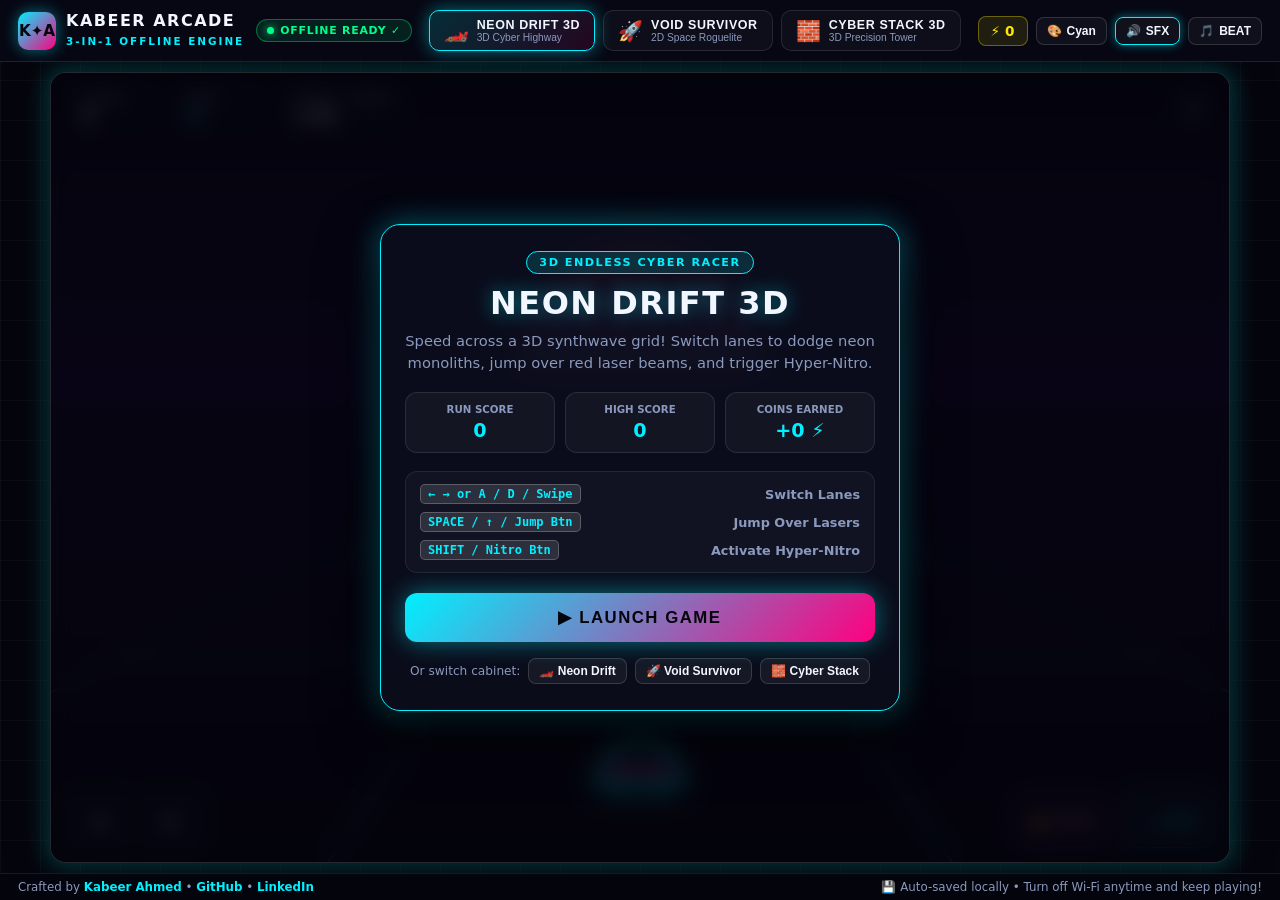
==== index.html @ 2ca65b86 "feat: launch Kabeer Arcade 3-in-1 Offline PWA Game Hub" ====
<!DOCTYPE html>
<html lang="en">
<head>
  <meta charset="UTF-8" />
  <meta name="viewport" content="width=device-width, initial-scale=1.0, maximum-scale=1.0, user-scalable=no" />
  <title>Kabeer Arcade — 3-in-1 Offline Cyber Gaming Hub | Kabeer Ahmed</title>
  <meta name="description" content="Play 3D Neon Drift, Void Survivor & Cyber Stack 3D in your browser — 100% Offline Ready PWA built by Kabeer Ahmed." />
  <meta name="theme-color" content="#06060e" />
  <meta name="apple-mobile-web-app-capable" content="yes" />
  <meta name="apple-mobile-web-app-status-bar-style" content="black-translucent" />
  <link rel="manifest" href="./manifest.json" />
  <link rel="icon" href="./icon.svg" type="image/svg+xml" />
  <link rel="stylesheet" href="./style.css" />
</head>
<body data-theme="cyan">
  <!-- Background Ambient Grid -->
  <div class="bg-grid"></div>

  <!-- Top Arcade Header -->
  <header class="arcade-header">
    <div class="brand-group">
      <a href="https://kabeer.site/" class="brand-logo" title="Back to Kabeer Ahmed Portfolio">
        <span class="logo-badge">K✦A</span>
        <div class="brand-text">
          <h1>KABEER ARCADE</h1>
          <span class="brand-sub">3-IN-1 OFFLINE ENGINE</span>
        </div>
      </a>
      <div class="status-pill" id="offlineStatusPill" title="Once loaded, this game works 100% without internet!">
        <span class="status-dot" id="statusDot"></span>
        <span id="statusText">OFFLINE READY</span>
      </div>
    </div>

    <!-- Game Mode Switcher Tabs -->
    <nav class="game-tabs" aria-label="Select Game">
      <button class="game-tab active" data-game="drift" id="tab-drift">
        <span class="tab-icon">🏎️</span>
        <div class="tab-info">
          <span class="tab-title">NEON DRIFT 3D</span>
          <span class="tab-tag">3D Cyber Highway</span>
        </div>
      </button>
      <button class="game-tab" data-game="survivor" id="tab-survivor">
        <span class="tab-icon">🚀</span>
        <div class="tab-info">
          <span class="tab-title">VOID SURVIVOR</span>
          <span class="tab-tag">2D Space Roguelite</span>
        </div>
      </button>
      <button class="game-tab" data-game="stack" id="tab-stack">
        <span class="tab-icon">🧱</span>
        <div class="tab-info">
          <span class="tab-title">CYBER STACK 3D</span>
          <span class="tab-tag">3D Precision Tower</span>
        </div>
      </button>
    </nav>

    <!-- Right Controls: Coins, Themes, Audio, Install -->
    <div class="header-actions">
      <div class="coin-wallet" title="Cyber Coins (Earned across all 3 games & saved offline)">
        <span class="coin-icon">⚡</span>
        <span id="totalCoinsDisplay">0</span>
      </div>

      <button class="icon-btn" id="themeBtn" title="Switch Neon Theme">
        🎨 <span class="btn-label" id="themeLabel">Cyan</span>
      </button>

      <button class="icon-btn active" id="sfxBtn" title="Toggle Sound Effects">
        🔊 <span class="btn-label">SFX</span>
      </button>

      <button class="icon-btn" id="musicBtn" title="Toggle Synthwave Beats">
        🎵 <span class="btn-label">BEAT</span>
      </button>

      <button class="install-btn" id="installPwaBtn" hidden>
        📲 Install Offline
      </button>
    </div>
  </header>

  <!-- Main Arcade Viewport -->
  <main class="arcade-stage">
    <div class="canvas-wrapper" id="canvasWrapper">
      <canvas id="gameCanvas"></canvas>

      <!-- Live In-Game HUD -->
      <div class="hud-bar" id="hudBar">
        <div class="hud-stat">
          <span class="hud-label">SCORE</span>
          <span class="hud-val" id="hudScore">0</span>
        </div>
        <div class="hud-stat">
          <span class="hud-label">BEST</span>
          <span class="hud-val highlight" id="hudBest">0</span>
        </div>
        <div class="hud-stat" id="hudExtraWrap">
          <span class="hud-label" id="hudExtraLabel">SPEED</span>
          <span class="hud-val" id="hudExtraVal">1.0x</span>
        </div>
        <button class="hud-pause-btn" id="pauseBtn" title="Pause Game (P / Esc)">⏸</button>
      </div>

      <!-- Start / Pause / Game Over Overlay -->
      <div class="overlay-screen" id="menuOverlay">
        <div class="overlay-card">
          <div class="game-badge" id="overlayBadge">3D ENDLESS CYBER RACER</div>
          <h2 class="overlay-title" id="overlayTitle">NEON DRIFT 3D</h2>
          <p class="overlay-desc" id="overlayDesc">
            Dodge laser monoliths on a 3D synthwave grid, collect energy cores, and trigger Hyper-Nitro!
          </p>

          <div class="stats-summary" id="statsSummary" hidden>
            <div class="stat-box">
              <span>RUN SCORE</span>
              <strong id="finalScoreVal">0</strong>
            </div>
            <div class="stat-box">
              <span>HIGH SCORE</span>
              <strong id="finalBestVal">0</strong>
            </div>
            <div class="stat-box">
              <span>COINS EARNED</span>
              <strong id="finalCoinsVal">+0 ⚡</strong>
            </div>
          </div>

          <div class="controls-guide" id="controlsGuide">
            <div class="control-item"><kbd>←</kbd> <kbd>→</kbd> or <kbd>A</kbd> <kbd>D</kbd> / Swipe<span>Switch Lanes</span></div>
            <div class="control-item"><kbd>SPACE</kbd> / <kbd>↑</kbd> / Tap<span>Jump Laser</span></div>
            <div class="control-item"><kbd>SHIFT</kbd> / Boost Btn<span>Hyper Nitro</span></div>
          </div>

          <div class="overlay-buttons">
            <button class="primary-play-btn" id="startGameBtn">
              ▶ LAUNCH GAME
            </button>
          </div>

          <div class="QuickSwitchRow">
            <span>Or switch cabinet:</span>
            <button class="mini-switch" data-switch="drift">🏎️ Neon Drift</button>
            <button class="mini-switch" data-switch="survivor">🚀 Void Survivor</button>
            <button class="mini-switch" data-switch="stack">🧱 Cyber Stack</button>
          </div>
        </div>
      </div>

      <!-- Level-Up Upgrade Modal (For Void Survivor) -->
      <div class="overlay-screen" id="upgradeOverlay" hidden>
        <div class="overlay-card upgrade-card">
          <div class="game-badge">⚡ LEVEL UP! CHOOSE MODULE</div>
          <h2 class="overlay-title">UPGRADE SHIP WEAPONRY</h2>
          <div class="upgrade-grid" id="upgradeOptions"></div>
        </div>
      </div>

      <!-- Mobile On-Screen Controls -->
      <div class="mobile-controls" id="mobileControls">
        <!-- Drift Controls -->
        <div class="touch-group drift-touch" id="touchDrift">
          <div class="touch-left-right">
            <button class="touch-btn" id="btnLeft" aria-label="Move Left">◀</button>
            <button class="touch-btn" id="btnRight" aria-label="Move Right">▶</button>
          </div>
          <div class="touch-actions">
            <button class="touch-btn accent" id="btnNitro" aria-label="Nitro Boost">🔥 NITRO</button>
            <button class="touch-btn primary" id="btnJump" aria-label="Jump">▲ JUMP</button>
          </div>
        </div>

        <!-- Survivor Controls -->
        <div class="touch-group survivor-touch" id="touchSurvivor" hidden>
          <div class="touch-hint">👆 Drag anywhere on screen to pilot ship &amp; auto-fire</div>
          <button class="touch-btn accent" id="btnNova" aria-label="EMP Nova Bomb">💥 NOVA PULSE (<span id="novaCount">2</span>)</button>
        </div>

        <!-- Stack Controls -->
        <div class="touch-group stack-touch" id="touchStack" hidden>
          <button class="touch-btn giant-tap" id="btnPlaceBlock">⚡ TAP TO DROP SLAB ⚡</button>
        </div>
      </div>
    </div>
  </main>

  <!-- Footer Info -->
  <footer class="arcade-footer">
    <div>
      Crafted by <a href="https://kabeer.site/" target="_blank" rel="noopener">Kabeer Ahmed</a> &bull;
      <a href="https://github.com/kabeer099" target="_blank" rel="noopener">GitHub</a> &bull;
      <a href="https://www.linkedin.com/in/kabeerahmed-dev" target="_blank" rel="noopener">LinkedIn</a>
    </div>
    <div class="offline-hint">
      💾 Auto-saved locally &bull; Turn off Wi-Fi anytime and keep playing!
    </div>
  </footer>

  <script src="./game.js"></script>
</body>
</html>
---- style.css ----
:root,
body[data-theme="cyan"] {
  --bg-dark: #05050d;
  --bg-panel: rgba(12, 14, 30, 0.86);
  --primary: #00f0ff;
  --primary-glow: rgba(0, 240, 255, 0.45);
  --secondary: #ff007f;
  --secondary-glow: rgba(255, 0, 127, 0.45);
  --accent: #ffe600;
  --text-main: #f2f6ff;
  --text-dim: #8a99bd;
}

body[data-theme="rose"] {
  --primary: #ff2a85;
  --primary-glow: rgba(255, 42, 133, 0.45);
  --secondary: #7b2cbf;
  --secondary-glow: rgba(123, 44, 191, 0.45);
  --accent: #00f5d4;
}

body[data-theme="emerald"] {
  --primary: #00ff88;
  --primary-glow: rgba(0, 255, 136, 0.45);
  --secondary: #00b4d8;
  --secondary-glow: rgba(0, 180, 216, 0.45);
  --accent: #ffbe0b;
}

body[data-theme="gold"] {
  --primary: #ffbe0b;
  --primary-glow: rgba(255, 190, 11, 0.45);
  --secondary: #fb5607;
  --secondary-glow: rgba(251, 86, 7, 0.45);
  --accent: #00f0ff;
}

* {
  box-sizing: border-box;
  margin: 0;
  padding: 0;
  user-select: none;
  -webkit-user-select: none;
  -webkit-touch-callout: none;
}

html, body {
  width: 100%;
  height: 100%;
  overflow: hidden;
  background-color: var(--bg-dark);
  color: var(--text-main);
  font-family: 'Segoe UI', system-ui, -apple-system, sans-serif;
  display: flex;
  flex-direction: column;
}

.bg-grid {
  position: fixed;
  inset: 0;
  background-image:
    linear-gradient(to right, rgba(255,255,255,0.03) 1px, transparent 1px),
    linear-gradient(to bottom, rgba(255,255,255,0.03) 1px, transparent 1px);
  background-size: 40px 40px;
  pointer-events: none;
  z-index: 0;
}

/* Header */
.arcade-header {
  position: relative;
  z-index: 10;
  display: flex;
  align-items: center;
  justify-content: space-between;
  gap: 12px;
  padding: 10px 18px;
  background: rgba(7, 8, 20, 0.92);
  border-bottom: 1px solid rgba(255, 255, 255, 0.1);
  backdrop-filter: blur(12px);
  flex-wrap: wrap;
}

.brand-group {
  display: flex;
  align-items: center;
  gap: 12px;
}

.brand-logo {
  display: flex;
  align-items: center;
  gap: 10px;
  text-decoration: none;
  color: var(--text-main);
}

.logo-badge {
  display: inline-flex;
  align-items: center;
  justify-content: center;
  width: 38px;
  height: 38px;
  border-radius: 10px;
  background: linear-gradient(135deg, var(--primary), var(--secondary));
  color: #05050d;
  font-weight: 900;
  font-size: 0.95rem;
  box-shadow: 0 0 15px var(--primary-glow);
}

.brand-text h1 {
  font-size: 1rem;
  font-weight: 900;
  letter-spacing: 1.5px;
  line-height: 1.1;
}

.brand-sub {
  font-size: 0.65rem;
  color: var(--primary);
  letter-spacing: 2px;
  font-weight: 700;
}

.status-pill {
  display: inline-flex;
  align-items: center;
  gap: 6px;
  padding: 4px 10px;
  border-radius: 999px;
  background: rgba(0, 255, 136, 0.1);
  border: 1px solid rgba(0, 255, 136, 0.35);
  font-size: 0.68rem;
  font-weight: 700;
  letter-spacing: 0.8px;
  color: #00ff88;
}

.status-pill.offline-mode {
  background: rgba(255, 190, 11, 0.15);
  border-color: #ffbe0b;
  color: #ffbe0b;
}

.status-dot {
  width: 7px;
  height: 7px;
  border-radius: 50%;
  background: #00ff88;
  box-shadow: 0 0 8px #00ff88;
}

.status-pill.offline-mode .status-dot {
  background: #ffbe0b;
  box-shadow: 0 0 8px #ffbe0b;
}

/* Game Tabs */
.game-tabs {
  display: flex;
  gap: 8px;
}

.game-tab {
  display: flex;
  align-items: center;
  gap: 8px;
  padding: 7px 14px;
  border-radius: 10px;
  border: 1px solid rgba(255, 255, 255, 0.1);
  background: rgba(255, 255, 255, 0.03);
  color: var(--text-main);
  cursor: pointer;
  transition: all 0.2s ease;
  text-align: left;
}

.game-tab:hover {
  border-color: var(--primary);
  background: rgba(255, 255, 255, 0.07);
}

.game-tab.active {
  border-color: var(--primary);
  background: linear-gradient(135deg, rgba(0, 240, 255, 0.16), rgba(255, 0, 127, 0.12));
  box-shadow: 0 0 18px var(--primary-glow);
}

.tab-icon {
  font-size: 1.25rem;
}

.tab-info {
  display: flex;
  flex-direction: column;
}

.tab-title {
  font-size: 0.78rem;
  font-weight: 800;
  letter-spacing: 0.6px;
}

.tab-tag {
  font-size: 0.64rem;
  color: var(--text-dim);
}

/* Header Right */
.header-actions {
  display: flex;
  align-items: center;
  gap: 8px;
}

.coin-wallet {
  display: flex;
  align-items: center;
  gap: 5px;
  padding: 6px 12px;
  border-radius: 8px;
  background: rgba(255, 230, 0, 0.1);
  border: 1px solid rgba(255, 230, 0, 0.35);
  color: #ffe600;
  font-weight: 800;
  font-size: 0.85rem;
}

.icon-btn {
  display: inline-flex;
  align-items: center;
  gap: 5px;
  padding: 6px 10px;
  border-radius: 8px;
  border: 1px solid rgba(255, 255, 255, 0.14);
  background: rgba(255, 255, 255, 0.04);
  color: var(--text-main);
  font-size: 0.75rem;
  font-weight: 700;
  cursor: pointer;
  transition: all 0.18s ease;
}

.icon-btn:hover,
.icon-btn.active {
  border-color: var(--primary);
  box-shadow: 0 0 10px var(--primary-glow);
}

.install-btn {
  padding: 7px 12px;
  border-radius: 8px;
  border: none;
  background: linear-gradient(135deg, var(--primary), var(--secondary));
  color: #05050d;
  font-weight: 800;
  font-size: 0.76rem;
  cursor: pointer;
}

/* Main Stage */
.arcade-stage {
  position: relative;
  z-index: 5;
  flex: 1;
  display: flex;
  align-items: center;
  justify-content: center;
  padding: 10px;
  min-height: 0;
}

.canvas-wrapper {
  position: relative;
  width: 100%;
  max-width: 1180px;
  height: 100%;
  border-radius: 16px;
  overflow: hidden;
  border: 1px solid rgba(255, 255, 255, 0.14);
  box-shadow: 0 0 40px rgba(0, 0, 0, 0.8), 0 0 25px var(--primary-glow);
  background: #04040a;
}

#gameCanvas {
  width: 100%;
  height: 100%;
  display: block;
  touch-action: none;
}

/* HUD */
.hud-bar {
  position: absolute;
  top: 14px;
  left: 16px;
  right: 16px;
  display: flex;
  align-items: center;
  gap: 14px;
  pointer-events: none;
  z-index: 6;
}

.hud-stat {
  background: rgba(6, 8, 20, 0.78);
  border: 1px solid rgba(255, 255, 255, 0.14);
  backdrop-filter: blur(8px);
  padding: 6px 14px;
  border-radius: 10px;
  display: flex;
  flex-direction: column;
  min-width: 92px;
}

.hud-label {
  font-size: 0.62rem;
  color: var(--text-dim);
  font-weight: 700;
  letter-spacing: 1.2px;
}

.hud-val {
  font-size: 1.15rem;
  font-weight: 900;
  color: #fff;
  font-variant-numeric: tabular-nums;
}

.hud-val.highlight {
  color: var(--primary);
}

.hud-pause-btn {
  margin-left: auto;
  pointer-events: auto;
  width: 40px;
  height: 40px;
  border-radius: 10px;
  border: 1px solid rgba(255, 255, 255, 0.2);
  background: rgba(6, 8, 20, 0.8);
  color: #fff;
  font-size: 1rem;
  cursor: pointer;
}

/* Overlay Modal */
.overlay-screen {
  position: absolute;
  inset: 0;
  background: rgba(4, 5, 14, 0.78);
  backdrop-filter: blur(10px);
  display: flex;
  align-items: center;
  justify-content: center;
  padding: 18px;
  z-index: 20;
}

.overlay-screen[hidden] {
  display: none !important;
}

.overlay-card {
  width: 100%;
  max-width: 520px;
  background: var(--bg-panel);
  border: 1px solid var(--primary);
  border-radius: 20px;
  padding: 26px 24px;
  text-align: center;
  box-shadow: 0 20px 60px rgba(0, 0, 0, 0.85), 0 0 30px var(--primary-glow);
}

.game-badge {
  display: inline-block;
  padding: 4px 12px;
  border-radius: 999px;
  background: rgba(0, 240, 255, 0.14);
  border: 1px solid var(--primary);
  color: var(--primary);
  font-size: 0.7rem;
  font-weight: 800;
  letter-spacing: 1.5px;
  margin-bottom: 10px;
}

.overlay-title {
  font-size: 2rem;
  font-weight: 900;
  letter-spacing: 1.5px;
  margin-bottom: 8px;
  text-shadow: 0 0 20px var(--primary-glow);
}

.overlay-desc {
  font-size: 0.92rem;
  color: var(--text-dim);
  line-height: 1.5;
  margin-bottom: 18px;
}

.stats-summary {
  display: grid;
  grid-template-columns: repeat(3, 1fr);
  gap: 10px;
  margin-bottom: 18px;
}

.stat-box {
  background: rgba(255, 255, 255, 0.04);
  border: 1px solid rgba(255, 255, 255, 0.1);
  border-radius: 12px;
  padding: 10px 8px;
  display: flex;
  flex-direction: column;
  gap: 4px;
}

.stat-box span {
  font-size: 0.64rem;
  color: var(--text-dim);
  font-weight: 700;
}

.stat-box strong {
  font-size: 1.2rem;
  color: var(--primary);
}

.controls-guide {
  display: flex;
  flex-direction: column;
  gap: 8px;
  background: rgba(255, 255, 255, 0.03);
  border: 1px solid rgba(255, 255, 255, 0.08);
  border-radius: 12px;
  padding: 12px 14px;
  margin-bottom: 20px;
}

.control-item {
  display: flex;
  align-items: center;
  justify-content: space-between;
  font-size: 0.8rem;
  color: var(--text-main);
}

.control-item span {
  color: var(--text-dim);
  font-weight: 600;
}

kbd {
  display: inline-block;
  padding: 2px 7px;
  border-radius: 5px;
  background: rgba(255, 255, 255, 0.12);
  border: 1px solid rgba(255, 255, 255, 0.22);
  font-family: monospace;
  font-size: 0.75rem;
  font-weight: 700;
  color: var(--primary);
}

.primary-play-btn {
  width: 100%;
  padding: 14px 24px;
  border-radius: 12px;
  border: none;
  background: linear-gradient(135deg, var(--primary), var(--secondary));
  color: #05050d;
  font-size: 1.05rem;
  font-weight: 900;
  letter-spacing: 1.5px;
  cursor: pointer;
  box-shadow: 0 0 25px var(--primary-glow);
  transition: transform 0.15s ease, box-shadow 0.15s ease;
}

.primary-play-btn:hover {
  transform: translateY(-2px) scale(1.01);
  box-shadow: 0 0 35px var(--primary-glow);
}

.QuickSwitchRow {
  margin-top: 16px;
  display: flex;
  align-items: center;
  justify-content: center;
  gap: 8px;
  flex-wrap: wrap;
  font-size: 0.76rem;
  color: var(--text-dim);
}

.mini-switch {
  padding: 5px 10px;
  border-radius: 8px;
  border: 1px solid rgba(255, 255, 255, 0.15);
  background: rgba(255, 255, 255, 0.05);
  color: var(--text-main);
  font-size: 0.75rem;
  font-weight: 700;
  cursor: pointer;
}

.mini-switch:hover {
  border-color: var(--primary);
  color: var(--primary);
}

/* Upgrade Grid */
.upgrade-grid {
  display: grid;
  grid-template-columns: 1fr;
  gap: 10px;
  margin-top: 14px;
}

.upgrade-option-btn {
  display: flex;
  align-items: center;
  gap: 14px;
  padding: 12px 16px;
  border-radius: 12px;
  border: 1px solid rgba(255, 255, 255, 0.18);
  background: rgba(255, 255, 255, 0.05);
  color: #fff;
  text-align: left;
  cursor: pointer;
  transition: all 0.18s ease;
}

.upgrade-option-btn:hover {
  border-color: var(--primary);
  background: rgba(0, 240, 255, 0.14);
  transform: translateX(4px);
}

.upg-icon {
  font-size: 1.65rem;
}

.upg-text strong {
  display: block;
  font-size: 0.95rem;
  color: var(--primary);
}

.upg-text span {
  font-size: 0.78rem;
  color: var(--text-dim);
}

/* Mobile Touch Controls */
.mobile-controls {
  position: absolute;
  left: 14px;
  right: 14px;
  bottom: 14px;
  z-index: 12;
  pointer-events: none;
}

.touch-group {
  display: flex;
  align-items: center;
  justify-content: space-between;
  width: 100%;
}

.touch-group[hidden] {
  display: none !important;
}

.touch-left-right,
.touch-actions {
  display: flex;
  gap: 10px;
}

.touch-btn {
  pointer-events: auto;
  min-width: 64px;
  height: 54px;
  padding: 0 16px;
  border-radius: 14px;
  border: 1px solid rgba(255, 255, 255, 0.25);
  background: rgba(8, 10, 24, 0.72);
  backdrop-filter: blur(6px);
  color: #fff;
  font-weight: 800;
  font-size: 0.9rem;
  cursor: pointer;
  active: scale(0.95);
}

.touch-btn.primary {
  border-color: var(--primary);
  color: var(--primary);
}

.touch-btn.accent {
  border-color: var(--secondary);
  color: #ff7ab8;
}

.touch-btn.giant-tap {
  width: 100%;
  max-width: 340px;
  margin: 0 auto;
  background: rgba(0, 240, 255, 0.16);
  border-color: var(--primary);
  color: var(--primary);
  letter-spacing: 1px;
}

.touch-hint {
  font-size: 0.76rem;
  color: rgba(255, 255, 255, 0.7);
  background: rgba(0, 0, 0, 0.55);
  padding: 6px 12px;
  border-radius: 8px;
}

/* Footer */
.arcade-footer {
  position: relative;
  z-index: 10;
  display: flex;
  align-items: center;
  justify-content: space-between;
  padding: 6px 18px;
  font-size: 0.74rem;
  color: var(--text-dim);
  background: rgba(5, 5, 13, 0.95);
  border-top: 1px solid rgba(255, 255, 255, 0.08);
}

.arcade-footer a {
  color: var(--primary);
  text-decoration: none;
  font-weight: 700;
}

@media (max-width: 860px) {
  .arcade-header {
    padding: 8px 10px;
    gap: 8px;
  }
  .tab-tag, .btn-label, .brand-sub {
    display: none;
  }
  .game-tab {
    padding: 6px 10px;
  }
  .arcade-footer {
    flex-direction: column;
    gap: 2px;
    text-align: center;
  }
}
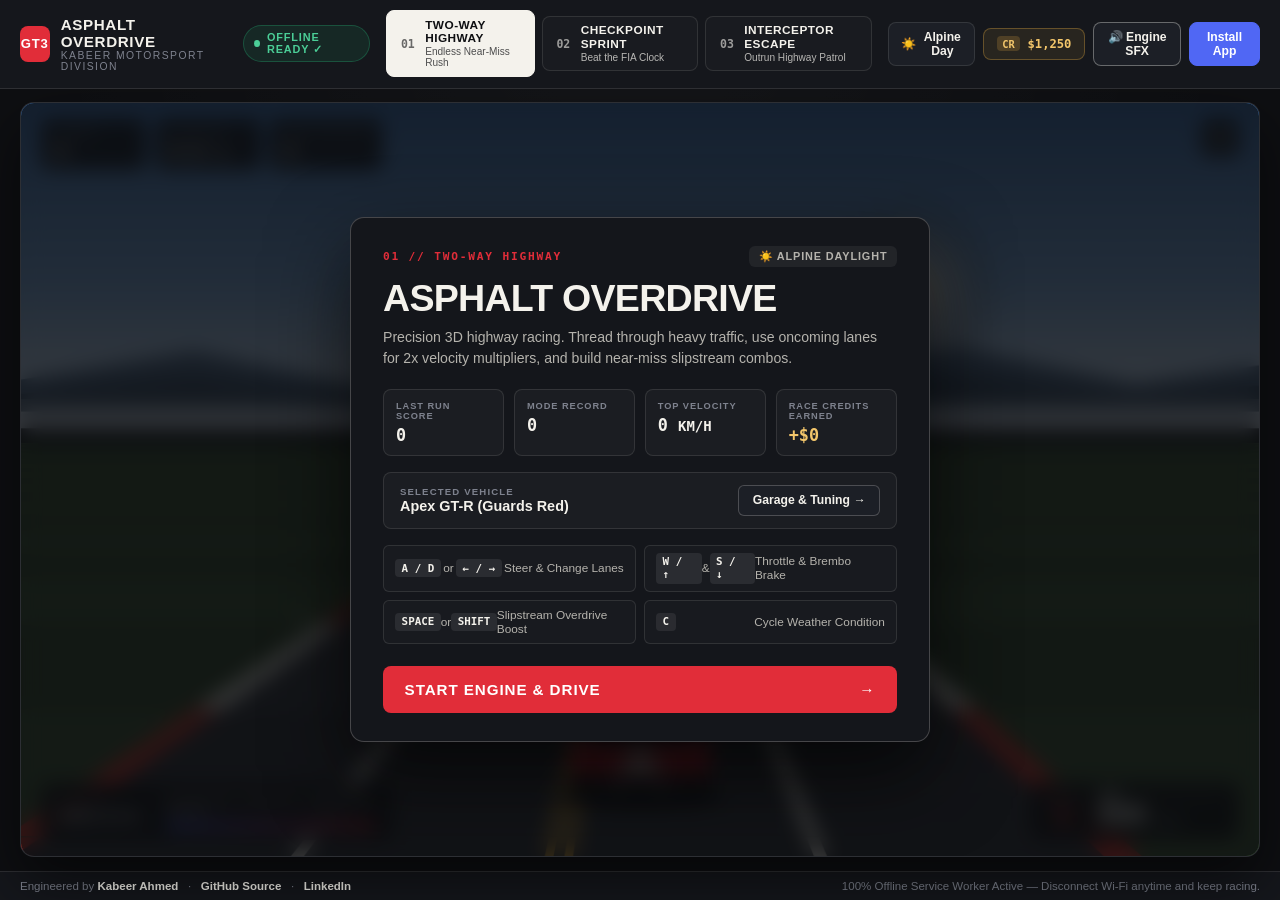
==== commit 4c3a3c29: "feat: launch Asphalt Overdrive 3D (Editorial Motorsport Edition, 100% Offline PWA)" ====
--- a/index.html
+++ b/index.html
@@ -3,201 +3,297 @@
 <head>
   <meta charset="UTF-8" />
   <meta name="viewport" content="width=device-width, initial-scale=1.0, maximum-scale=1.0, user-scalable=no" />
-  <title>Kabeer Arcade — 3-in-1 Offline Cyber Gaming Hub | Kabeer Ahmed</title>
-  <meta name="description" content="Play 3D Neon Drift, Void Survivor & Cyber Stack 3D in your browser — 100% Offline Ready PWA built by Kabeer Ahmed." />
-  <meta name="theme-color" content="#06060e" />
-  <meta name="apple-mobile-web-app-capable" content="yes" />
-  <meta name="apple-mobile-web-app-status-bar-style" content="black-translucent" />
+  <title>Asphalt Overdrive 3D — Kabeer Motorsport | Offline Highway Racer</title>
+  <meta name="description" content="Play Asphalt Overdrive 3D by Kabeer Ahmed — a realistic 3D highway traffic racing game with dynamic weather, garage tuning, and 100% offline PWA support." />
+  <meta name="theme-color" content="#101014" />
   <link rel="manifest" href="./manifest.json" />
   <link rel="icon" href="./icon.svg" type="image/svg+xml" />
+  <link rel="apple-touch-icon" href="./icon.svg" />
   <link rel="stylesheet" href="./style.css" />
 </head>
-<body data-theme="cyan">
-  <!-- Background Ambient Grid -->
-  <div class="bg-grid"></div>
-
-  <!-- Top Arcade Header -->
-  <header class="arcade-header">
-    <div class="brand-group">
-      <a href="https://kabeer.site/" class="brand-logo" title="Back to Kabeer Ahmed Portfolio">
-        <span class="logo-badge">K✦A</span>
-        <div class="brand-text">
-          <h1>KABEER ARCADE</h1>
-          <span class="brand-sub">3-IN-1 OFFLINE ENGINE</span>
-        </div>
-      </a>
-      <div class="status-pill" id="offlineStatusPill" title="Once loaded, this game works 100% without internet!">
-        <span class="status-dot" id="statusDot"></span>
-        <span id="statusText">OFFLINE READY</span>
-      </div>
-    </div>
-
-    <!-- Game Mode Switcher Tabs -->
-    <nav class="game-tabs" aria-label="Select Game">
-      <button class="game-tab active" data-game="drift" id="tab-drift">
-        <span class="tab-icon">🏎️</span>
-        <div class="tab-info">
-          <span class="tab-title">NEON DRIFT 3D</span>
-          <span class="tab-tag">3D Cyber Highway</span>
-        </div>
-      </button>
-      <button class="game-tab" data-game="survivor" id="tab-survivor">
-        <span class="tab-icon">🚀</span>
-        <div class="tab-info">
-          <span class="tab-title">VOID SURVIVOR</span>
-          <span class="tab-tag">2D Space Roguelite</span>
-        </div>
-      </button>
-      <button class="game-tab" data-game="stack" id="tab-stack">
-        <span class="tab-icon">🧱</span>
-        <div class="tab-info">
-          <span class="tab-title">CYBER STACK 3D</span>
-          <span class="tab-tag">3D Precision Tower</span>
-        </div>
-      </button>
-    </nav>
-
-    <!-- Right Controls: Coins, Themes, Audio, Install -->
-    <div class="header-actions">
-      <div class="coin-wallet" title="Cyber Coins (Earned across all 3 games & saved offline)">
-        <span class="coin-icon">⚡</span>
-        <span id="totalCoinsDisplay">0</span>
-      </div>
-
-      <button class="icon-btn" id="themeBtn" title="Switch Neon Theme">
-        🎨 <span class="btn-label" id="themeLabel">Cyan</span>
-      </button>
-
-      <button class="icon-btn active" id="sfxBtn" title="Toggle Sound Effects">
-        🔊 <span class="btn-label">SFX</span>
-      </button>
-
-      <button class="icon-btn" id="musicBtn" title="Toggle Synthwave Beats">
-        🎵 <span class="btn-label">BEAT</span>
-      </button>
-
-      <button class="install-btn" id="installPwaBtn" hidden>
-        📲 Install Offline
-      </button>
-    </div>
-  </header>
-
-  <!-- Main Arcade Viewport -->
-  <main class="arcade-stage">
-    <div class="canvas-wrapper" id="canvasWrapper">
-      <canvas id="gameCanvas"></canvas>
-
-      <!-- Live In-Game HUD -->
-      <div class="hud-bar" id="hudBar">
-        <div class="hud-stat">
-          <span class="hud-label">SCORE</span>
-          <span class="hud-val" id="hudScore">0</span>
-        </div>
-        <div class="hud-stat">
-          <span class="hud-label">BEST</span>
-          <span class="hud-val highlight" id="hudBest">0</span>
-        </div>
-        <div class="hud-stat" id="hudExtraWrap">
-          <span class="hud-label" id="hudExtraLabel">SPEED</span>
-          <span class="hud-val" id="hudExtraVal">1.0x</span>
-        </div>
-        <button class="hud-pause-btn" id="pauseBtn" title="Pause Game (P / Esc)">⏸</button>
-      </div>
-
-      <!-- Start / Pause / Game Over Overlay -->
-      <div class="overlay-screen" id="menuOverlay">
-        <div class="overlay-card">
-          <div class="game-badge" id="overlayBadge">3D ENDLESS CYBER RACER</div>
-          <h2 class="overlay-title" id="overlayTitle">NEON DRIFT 3D</h2>
-          <p class="overlay-desc" id="overlayDesc">
-            Dodge laser monoliths on a 3D synthwave grid, collect energy cores, and trigger Hyper-Nitro!
-          </p>
-
-          <div class="stats-summary" id="statsSummary" hidden>
-            <div class="stat-box">
-              <span>RUN SCORE</span>
-              <strong id="finalScoreVal">0</strong>
-            </div>
-            <div class="stat-box">
-              <span>HIGH SCORE</span>
-              <strong id="finalBestVal">0</strong>
-            </div>
-            <div class="stat-box">
-              <span>COINS EARNED</span>
-              <strong id="finalCoinsVal">+0 ⚡</strong>
-            </div>
-          </div>
-
-          <div class="controls-guide" id="controlsGuide">
-            <div class="control-item"><kbd>←</kbd> <kbd>→</kbd> or <kbd>A</kbd> <kbd>D</kbd> / Swipe<span>Switch Lanes</span></div>
-            <div class="control-item"><kbd>SPACE</kbd> / <kbd>↑</kbd> / Tap<span>Jump Laser</span></div>
-            <div class="control-item"><kbd>SHIFT</kbd> / Boost Btn<span>Hyper Nitro</span></div>
-          </div>
-
-          <div class="overlay-buttons">
-            <button class="primary-play-btn" id="startGameBtn">
-              ▶ LAUNCH GAME
-            </button>
-          </div>
-
-          <div class="QuickSwitchRow">
-            <span>Or switch cabinet:</span>
-            <button class="mini-switch" data-switch="drift">🏎️ Neon Drift</button>
-            <button class="mini-switch" data-switch="survivor">🚀 Void Survivor</button>
-            <button class="mini-switch" data-switch="stack">🧱 Cyber Stack</button>
-          </div>
-        </div>
-      </div>
-
-      <!-- Level-Up Upgrade Modal (For Void Survivor) -->
-      <div class="overlay-screen" id="upgradeOverlay" hidden>
-        <div class="overlay-card upgrade-card">
-          <div class="game-badge">⚡ LEVEL UP! CHOOSE MODULE</div>
-          <h2 class="overlay-title">UPGRADE SHIP WEAPONRY</h2>
-          <div class="upgrade-grid" id="upgradeOptions"></div>
-        </div>
-      </div>
-
-      <!-- Mobile On-Screen Controls -->
-      <div class="mobile-controls" id="mobileControls">
-        <!-- Drift Controls -->
-        <div class="touch-group drift-touch" id="touchDrift">
-          <div class="touch-left-right">
-            <button class="touch-btn" id="btnLeft" aria-label="Move Left">◀</button>
-            <button class="touch-btn" id="btnRight" aria-label="Move Right">▶</button>
-          </div>
-          <div class="touch-actions">
-            <button class="touch-btn accent" id="btnNitro" aria-label="Nitro Boost">🔥 NITRO</button>
-            <button class="touch-btn primary" id="btnJump" aria-label="Jump">▲ JUMP</button>
-          </div>
-        </div>
-
-        <!-- Survivor Controls -->
-        <div class="touch-group survivor-touch" id="touchSurvivor" hidden>
-          <div class="touch-hint">👆 Drag anywhere on screen to pilot ship &amp; auto-fire</div>
-          <button class="touch-btn accent" id="btnNova" aria-label="EMP Nova Bomb">💥 NOVA PULSE (<span id="novaCount">2</span>)</button>
-        </div>
-
-        <!-- Stack Controls -->
-        <div class="touch-group stack-touch" id="touchStack" hidden>
-          <button class="touch-btn giant-tap" id="btnPlaceBlock">⚡ TAP TO DROP SLAB ⚡</button>
-        </div>
-      </div>
-    </div>
-  </main>
-
-  <!-- Footer Info -->
-  <footer class="arcade-footer">
-    <div>
-      Crafted by <a href="https://kabeer.site/" target="_blank" rel="noopener">Kabeer Ahmed</a> &bull;
-      <a href="https://github.com/kabeer099" target="_blank" rel="noopener">GitHub</a> &bull;
-      <a href="https://www.linkedin.com/in/kabeerahmed-dev" target="_blank" rel="noopener">LinkedIn</a>
-    </div>
-    <div class="offline-hint">
-      💾 Auto-saved locally &bull; Turn off Wi-Fi anytime and keep playing!
-    </div>
-  </footer>
+<body>
+  <div class="studio-shell">
+    <!-- Top Editorial Motorsport Bar -->
+    <header class="topbar">
+      <div class="brand-group">
+        <a href="https://kabeer.site/" class="brand-back" title="Back to Kabeer.site Portfolio">
+          <span class="brand-crest">GT3</span>
+          <div class="brand-titles">
+            <span class="brand-main">ASPHALT OVERDRIVE</span>
+            <span class="brand-sub">KABEER MOTORSPORT DIVISION</span>
+          </div>
+        </a>
+        <div id="netBadge" class="status-pill online" title="Works 100% without internet after first visit">
+          <span class="status-dot"></span>
+          <span id="netText">OFFLINE READY</span>
+        </div>
+      </div>
+
+      <!-- Mode Switcher (Endless / Time Trial / Pursuit) -->
+      <nav class="mode-tabs" aria-label="Race Modes">
+        <button class="mode-tab active" data-mode="highway">
+          <span class="mode-index">01</span>
+          <div class="mode-copy">
+            <strong>TWO-WAY HIGHWAY</strong>
+            <small>Endless Near-Miss Rush</small>
+          </div>
+        </button>
+        <button class="mode-tab" data-mode="timetrial">
+          <span class="mode-index">02</span>
+          <div class="mode-copy">
+            <strong>CHECKPOINT SPRINT</strong>
+            <small>Beat the FIA Clock</small>
+          </div>
+        </button>
+        <button class="mode-tab" data-mode="pursuit">
+          <span class="mode-index">03</span>
+          <div class="mode-copy">
+            <strong>INTERCEPTOR ESCAPE</strong>
+            <small>Outrun Highway Patrol</small>
+          </div>
+        </button>
+      </nav>
+
+      <!-- Right Controls: Weather, Garage, Audio, Install -->
+      <div class="toolbar">
+        <button id="weatherBtn" class="tool-btn" title="Switch Weather &amp; Time of Day">
+          <span id="weatherIcon">☀️</span>
+          <span id="weatherLabel">Alpine Day</span>
+        </button>
+        <button id="garageBtn" class="tool-btn credit-btn" title="Open Garage &amp; Car Tuning">
+          <span class="credit-tag">CR</span>
+          <span id="creditsVal">$1,250</span>
+        </button>
+        <button id="sfxBtn" class="tool-btn active" title="Toggle Engine &amp; Race Audio">
+          <span>Engine SFX</span>
+        </button>
+        <button id="installBtn" class="tool-btn primary-btn" hidden>
+          <span>Install App</span>
+        </button>
+      </div>
+    </header>
+
+    <!-- Main Viewport Stage -->
+    <main class="stage-wrap">
+      <div class="viewport-card">
+        <canvas id="raceCanvas" width="1280" height="720"></canvas>
+
+        <!-- Clean Motorsport Telemetry HUD -->
+        <div class="telemetry-top">
+          <div class="telemetry-group">
+            <div class="tel-box">
+              <span class="tel-label">SCORE</span>
+              <span id="hudScore" class="tel-value">0</span>
+            </div>
+            <div class="tel-box">
+              <span class="tel-label">DISTANCE</span>
+              <span id="hudDist" class="tel-value">0.0 <small>KM</small></span>
+            </div>
+            <div class="tel-box">
+              <span class="tel-label">BEST RECORD</span>
+              <span id="hudBest" class="tel-value">0</span>
+            </div>
+            <div class="tel-box" id="timerBox" hidden>
+              <span class="tel-label">TIME LEFT</span>
+              <span id="hudTimer" class="tel-value accent-red">45.0s</span>
+            </div>
+          </div>
+
+          <div class="telemetry-right">
+            <div id="comboBanner" class="combo-pill" hidden>
+              <span id="comboText">NEAR MISS x2</span>
+            </div>
+            <button id="pauseBtn" class="icon-btn" title="Pause Race (P or ESC)">II</button>
+          </div>
+        </div>
+
+        <!-- Bottom Instrument Cluster (Speedometer, Gear, RPM, Slipstream Boost) -->
+        <div class="instrument-cluster">
+          <div class="cluster-left">
+            <div class="car-badge">
+              <span class="car-badge-label">CHASSIS</span>
+              <strong id="hudCarName">APEX GT-R</strong>
+            </div>
+            <div class="boost-meter">
+              <div class="boost-header">
+                <span>SLIPSTREAM OVERDRIVE (SHIFT / SPACE)</span>
+                <span id="hudBoostPct">100%</span>
+              </div>
+              <div class="boost-track">
+                <div id="hudBoostFill" class="boost-fill" style="width: 100%"></div>
+              </div>
+            </div>
+          </div>
+
+          <div class="cluster-right">
+            <div class="gear-box">
+              <span class="gear-label">GEAR</span>
+              <span id="hudGear" class="gear-num">1</span>
+            </div>
+            <div class="speed-box">
+              <div class="rpm-bar">
+                <div id="hudRpmFill" class="rpm-fill" style="width: 18%"></div>
+              </div>
+              <div class="speed-readout">
+                <span id="hudSpeed" class="speed-digits">000</span>
+                <span class="speed-unit">KM/H</span>
+              </div>
+            </div>
+          </div>
+        </div>
+
+        <!-- Editorial Start / Pause / Finish Overlay -->
+        <div id="menuOverlay" class="overlay-screen">
+          <div class="editorial-modal">
+            <div class="modal-header-row">
+              <span id="modalKicker" class="editorial-kicker">01 // TWO-WAY HIGHWAY</span>
+              <span id="modalWeatherTag" class="weather-pill">☀️ ALPINE DAYLIGHT</span>
+            </div>
+
+            <h1 id="modalTitle" class="editorial-title">ASPHALT OVERDRIVE</h1>
+            <p id="modalDesc" class="editorial-desc">
+              Precision 3D highway racing. Thread through heavy traffic, use oncoming lanes for 2x velocity multipliers, and build near-miss slipstream combos.
+            </p>
+
+            <!-- Run Summary Metrics -->
+            <div class="metrics-grid">
+              <div class="metric-item">
+                <span class="metric-label">LAST RUN SCORE</span>
+                <strong id="statLastScore" class="metric-val">0</strong>
+              </div>
+              <div class="metric-item">
+                <span class="metric-label">MODE RECORD</span>
+                <strong id="statBestScore" class="metric-val">0</strong>
+              </div>
+              <div class="metric-item">
+                <span class="metric-label">TOP VELOCITY</span>
+                <strong id="statTopSpeed" class="metric-val">0 <small>KM/H</small></strong>
+              </div>
+              <div class="metric-item">
+                <span class="metric-label">RACE CREDITS EARNED</span>
+                <strong id="statEarned" class="metric-val highlight-gold">+$0</strong>
+              </div>
+            </div>
+
+            <!-- Quick Car Selector Strip inside Main Modal -->
+            <div class="quick-car-bar">
+              <div class="quick-car-info">
+                <span class="quick-label">SELECTED VEHICLE</span>
+                <strong id="modalCarTitle">Apex GT-R (Guards Red)</strong>
+              </div>
+              <div class="quick-car-actions">
+                <button id="openGarageFromModal" class="secondary-btn">Garage &amp; Tuning →</button>
+              </div>
+            </div>
+
+            <!-- Controls Reference -->
+            <div class="controls-table">
+              <div class="ctrl-cell">
+                <kbd>A / D</kbd> or <kbd>← / →</kbd>
+                <span>Steer &amp; Change Lanes</span>
+              </div>
+              <div class="ctrl-cell">
+                <kbd>W / ↑</kbd> &amp; <kbd>S / ↓</kbd>
+                <span>Throttle &amp; Brembo Brake</span>
+              </div>
+              <div class="ctrl-cell">
+                <kbd>SPACE</kbd> or <kbd>SHIFT</kbd>
+                <span>Slipstream Overdrive Boost</span>
+              </div>
+              <div class="ctrl-cell">
+                <kbd>C</kbd>
+                <span>Cycle Weather Condition</span>
+              </div>
+            </div>
+
+            <div class="modal-cta-row">
+              <button id="startRaceBtn" class="start-race-btn">
+                <span>START ENGINE &amp; DRIVE</span>
+                <span class="cta-arrow">→</span>
+              </button>
+            </div>
+          </div>
+        </div>
+
+        <!-- Garage & Workshop Modal -->
+        <div id="garageModal" class="overlay-screen" hidden>
+          <div class="editorial-modal garage-dialog">
+            <div class="modal-header-row">
+              <span class="editorial-kicker">PADDOCK &amp; ENGINEERING</span>
+              <button id="closeGarageBtn" class="close-btn">✕ Close</button>
+            </div>
+            <h2 class="editorial-title">MOTORSPORT GARAGE</h2>
+            <p class="editorial-desc">Unlock flagship grand tourers and calibrate your drivetrain. All progress is stored locally for offline play.</p>
+
+            <!-- Car Roster -->
+            <div class="car-roster" id="carRoster">
+              <!-- Populated dynamically by game.js -->
+            </div>
+
+            <!-- Performance Tuning -->
+            <div class="tuning-section">
+              <h3 class="section-subhead">DRIVETRAIN &amp; CHASSIS TUNING</h3>
+              <div class="tuning-grid">
+                <div class="tune-card">
+                  <div class="tune-info">
+                    <strong>ECU &amp; Twin-Turbo Stage</strong>
+                    <small>Increases top speed &amp; gear acceleration</small>
+                    <span id="lvlEngine" class="tune-lvl">Stage 1 / 5</span>
+                  </div>
+                  <button id="buyEngine" class="tune-buy-btn">$250</button>
+                </div>
+
+                <div class="tune-card">
+                  <div class="tune-info">
+                    <strong>Carbon-Ceramic Brakes &amp; Grip</strong>
+                    <small>Sharper lane response &amp; emergency braking</small>
+                    <span id="lvlHandling" class="tune-lvl">Stage 1 / 5</span>
+                  </div>
+                  <button id="buyHandling" class="tune-buy-btn">$250</button>
+                </div>
+
+                <div class="tune-card">
+                  <div class="tune-info">
+                    <strong>Slipstream KERS Hybrid</strong>
+                    <small>Longer Overdrive boost &amp; faster recharge</small>
+                    <span id="lvlBoost" class="tune-lvl">Stage 1 / 5</span>
+                  </div>
+                  <button id="buyBoost" class="tune-buy-btn">$250</button>
+                </div>
+              </div>
+            </div>
+          </div>
+        </div>
+
+        <!-- Mobile Touch Controls -->
+        <div class="touch-controls" id="touchControls">
+          <div class="touch-left">
+            <button id="btnLeft" class="touch-pad" aria-label="Steer Left">◀</button>
+            <button id="btnRight" class="touch-pad" aria-label="Steer Right">▶</button>
+          </div>
+          <div class="touch-right">
+            <button id="btnBrake" class="touch-pad brake-pad" aria-label="Brake">BRAKE</button>
+            <button id="btnBoost" class="touch-pad boost-pad" aria-label="Overdrive Boost">BOOST</button>
+          </div>
+        </div>
+      </div>
+    </main>
+
+    <!-- Editorial Footer -->
+    <footer class="bottombar">
+      <div class="footer-left">
+        <span>Engineered by <a href="https://kabeer.site/">Kabeer Ahmed</a></span>
+        <span class="sep">·</span>
+        <a href="https://github.com/Kabeer099/kabeer-arcade" target="_blank" rel="noopener">GitHub Source</a>
+        <span class="sep">·</span>
+        <a href="https://www.linkedin.com/in/kabeerahmed-dev" target="_blank" rel="noopener">LinkedIn</a>
+      </div>
+      <div class="footer-right">
+        <span>100% Offline Service Worker Active — Disconnect Wi-Fi anytime and keep racing.</span>
+      </div>
+    </footer>
+  </div>
 
   <script src="./game.js"></script>
 </body>
-</html>
+</html>
--- a/style.css
+++ b/style.css
@@ -1,38 +1,21 @@
-:root,
-body[data-theme="cyan"] {
-  --bg-dark: #05050d;
-  --bg-panel: rgba(12, 14, 30, 0.86);
-  --primary: #00f0ff;
-  --primary-glow: rgba(0, 240, 255, 0.45);
-  --secondary: #ff007f;
-  --secondary-glow: rgba(255, 0, 127, 0.45);
-  --accent: #ffe600;
-  --text-main: #f2f6ff;
-  --text-dim: #8a99bd;
-}
-
-body[data-theme="rose"] {
-  --primary: #ff2a85;
-  --primary-glow: rgba(255, 42, 133, 0.45);
-  --secondary: #7b2cbf;
-  --secondary-glow: rgba(123, 44, 191, 0.45);
-  --accent: #00f5d4;
-}
-
-body[data-theme="emerald"] {
-  --primary: #00ff88;
-  --primary-glow: rgba(0, 255, 136, 0.45);
-  --secondary: #00b4d8;
-  --secondary-glow: rgba(0, 180, 216, 0.45);
-  --accent: #ffbe0b;
-}
-
-body[data-theme="gold"] {
-  --primary: #ffbe0b;
-  --primary-glow: rgba(255, 190, 11, 0.45);
-  --secondary: #fb5607;
-  --secondary-glow: rgba(251, 86, 7, 0.45);
-  --accent: #00f0ff;
+:root {
+  --bg-carbon: #0e0f12;
+  --bg-surface: #15171c;
+  --bg-elevated: #1c1f26;
+  --paper: #f4f2ec;
+  --paper-muted: #b5b3ad;
+  --ink-muted: #7e828e;
+  --racing-red: #e12d39;
+  --racing-red-hover: #f23d49;
+  --studio-blue: #5067f4;
+  --gold: #d9a441;
+  --emerald: #22a06b;
+  --border-subtle: rgba(244, 242, 236, 0.11);
+  --border-strong: rgba(244, 242, 236, 0.22);
+  --shadow-card: 0 24px 60px rgba(0, 0, 0, 0.55);
+  --font-sans: 'Inter', -apple-system, BlinkMacSystemFont, 'Segoe UI', Roboto, Helvetica, Arial, sans-serif;
+  --font-display: 'Helvetica Neue', 'Arial Black', Impact, sans-serif;
+  --font-mono: 'JetBrains Mono', 'SFMono-Regular', Consolas, monospace;
 }
 
 * {
@@ -41,625 +24,899 @@
   padding: 0;
   user-select: none;
   -webkit-user-select: none;
-  -webkit-touch-callout: none;
 }
 
 html, body {
   width: 100%;
   height: 100%;
+  background-color: var(--bg-carbon);
+  color: var(--paper);
+  font-family: var(--font-sans);
   overflow: hidden;
-  background-color: var(--bg-dark);
-  color: var(--text-main);
-  font-family: 'Segoe UI', system-ui, -apple-system, sans-serif;
+  -webkit-font-smoothing: antialiased;
+}
+
+a {
+  color: inherit;
+  text-decoration: none;
+}
+
+button {
+  font-family: inherit;
+  cursor: pointer;
+  border: none;
+  background: none;
+  color: inherit;
+}
+
+.studio-shell {
   display: flex;
   flex-direction: column;
-}
-
-.bg-grid {
-  position: fixed;
-  inset: 0;
-  background-image:
-    linear-gradient(to right, rgba(255,255,255,0.03) 1px, transparent 1px),
-    linear-gradient(to bottom, rgba(255,255,255,0.03) 1px, transparent 1px);
-  background-size: 40px 40px;
-  pointer-events: none;
-  z-index: 0;
-}
-
-/* Header */
-.arcade-header {
-  position: relative;
-  z-index: 10;
-  display: flex;
-  align-items: center;
-  justify-content: space-between;
-  gap: 12px;
-  padding: 10px 18px;
-  background: rgba(7, 8, 20, 0.92);
-  border-bottom: 1px solid rgba(255, 255, 255, 0.1);
-  backdrop-filter: blur(12px);
-  flex-wrap: wrap;
+  width: 100vw;
+  height: 100dvh;
+  background:
+    radial-gradient(circle at 50% 0%, rgba(255, 255, 255, 0.03), transparent 55%),
+    var(--bg-carbon);
+}
+
+/* Top Editorial Bar */
+.topbar {
+  display: flex;
+  align-items: center;
+  justify-content: space-between;
+  gap: 1rem;
+  padding: 0.65rem 1.25rem;
+  background: var(--bg-surface);
+  border-bottom: 1px solid var(--border-subtle);
+  z-index: 20;
 }
 
 .brand-group {
   display: flex;
   align-items: center;
-  gap: 12px;
-}
-
-.brand-logo {
-  display: flex;
-  align-items: center;
-  gap: 10px;
-  text-decoration: none;
-  color: var(--text-main);
-}
-
-.logo-badge {
+  gap: 0.85rem;
+}
+
+.brand-back {
+  display: flex;
+  align-items: center;
+  gap: 0.7rem;
+  transition: opacity 0.2s ease;
+}
+
+.brand-back:hover {
+  opacity: 0.85;
+}
+
+.brand-crest {
   display: inline-flex;
   align-items: center;
   justify-content: center;
-  width: 38px;
-  height: 38px;
-  border-radius: 10px;
-  background: linear-gradient(135deg, var(--primary), var(--secondary));
-  color: #05050d;
+  width: 36px;
+  height: 36px;
+  border-radius: 8px;
+  background: var(--racing-red);
+  color: #fff;
+  font-family: var(--font-display);
   font-weight: 900;
+  font-size: 0.82rem;
+  letter-spacing: 0.06em;
+}
+
+.brand-titles {
+  display: flex;
+  flex-direction: column;
+}
+
+.brand-main {
+  font-family: var(--font-display);
+  font-weight: 800;
   font-size: 0.95rem;
-  box-shadow: 0 0 15px var(--primary-glow);
-}
-
-.brand-text h1 {
-  font-size: 1rem;
-  font-weight: 900;
-  letter-spacing: 1.5px;
-  line-height: 1.1;
+  letter-spacing: 0.04em;
+  color: var(--paper);
 }
 
 .brand-sub {
   font-size: 0.65rem;
-  color: var(--primary);
-  letter-spacing: 2px;
-  font-weight: 700;
+  letter-spacing: 0.14em;
+  color: var(--ink-muted);
+  text-transform: uppercase;
 }
 
 .status-pill {
   display: inline-flex;
   align-items: center;
-  gap: 6px;
-  padding: 4px 10px;
+  gap: 0.45rem;
+  padding: 0.3rem 0.65rem;
   border-radius: 999px;
-  background: rgba(0, 255, 136, 0.1);
-  border: 1px solid rgba(0, 255, 136, 0.35);
   font-size: 0.68rem;
   font-weight: 700;
-  letter-spacing: 0.8px;
-  color: #00ff88;
-}
-
-.status-pill.offline-mode {
-  background: rgba(255, 190, 11, 0.15);
-  border-color: #ffbe0b;
-  color: #ffbe0b;
+  letter-spacing: 0.08em;
+  background: rgba(34, 160, 107, 0.12);
+  border: 1px solid rgba(34, 160, 107, 0.35);
+  color: #4bce97;
+}
+
+.status-pill.offline {
+  background: rgba(217, 164, 65, 0.15);
+  border-color: rgba(217, 164, 65, 0.45);
+  color: var(--gold);
 }
 
 .status-dot {
   width: 7px;
   height: 7px;
   border-radius: 50%;
-  background: #00ff88;
-  box-shadow: 0 0 8px #00ff88;
-}
-
-.status-pill.offline-mode .status-dot {
-  background: #ffbe0b;
-  box-shadow: 0 0 8px #ffbe0b;
-}
-
-/* Game Tabs */
-.game-tabs {
-  display: flex;
-  gap: 8px;
-}
-
-.game-tab {
-  display: flex;
-  align-items: center;
-  gap: 8px;
-  padding: 7px 14px;
-  border-radius: 10px;
-  border: 1px solid rgba(255, 255, 255, 0.1);
-  background: rgba(255, 255, 255, 0.03);
-  color: var(--text-main);
-  cursor: pointer;
-  transition: all 0.2s ease;
+  background: currentColor;
+}
+
+/* Mode Switcher */
+.mode-tabs {
+  display: flex;
+  align-items: center;
+  gap: 0.45rem;
+}
+
+.mode-tab {
+  display: flex;
+  align-items: center;
+  gap: 0.65rem;
+  padding: 0.45rem 0.85rem;
+  border-radius: 8px;
+  background: rgba(255, 255, 255, 0.02);
+  border: 1px solid var(--border-subtle);
   text-align: left;
-}
-
-.game-tab:hover {
-  border-color: var(--primary);
-  background: rgba(255, 255, 255, 0.07);
-}
-
-.game-tab.active {
-  border-color: var(--primary);
-  background: linear-gradient(135deg, rgba(0, 240, 255, 0.16), rgba(255, 0, 127, 0.12));
-  box-shadow: 0 0 18px var(--primary-glow);
-}
-
-.tab-icon {
-  font-size: 1.25rem;
-}
-
-.tab-info {
+  transition: all 0.18s ease;
+}
+
+.mode-tab:hover {
+  background: rgba(255, 255, 255, 0.05);
+  border-color: var(--border-strong);
+}
+
+.mode-tab.active {
+  background: var(--paper);
+  color: var(--bg-carbon);
+  border-color: var(--paper);
+}
+
+.mode-index {
+  font-family: var(--font-mono);
+  font-size: 0.72rem;
+  font-weight: 700;
+  opacity: 0.6;
+}
+
+.mode-copy {
   display: flex;
   flex-direction: column;
-}
-
-.tab-title {
-  font-size: 0.78rem;
+  line-height: 1.15;
+}
+
+.mode-copy strong {
+  font-size: 0.74rem;
+  letter-spacing: 0.04em;
+}
+
+.mode-copy small {
+  font-size: 0.63rem;
+  opacity: 0.72;
+}
+
+/* Right Toolbar */
+.toolbar {
+  display: flex;
+  align-items: center;
+  gap: 0.5rem;
+}
+
+.tool-btn {
+  display: inline-flex;
+  align-items: center;
+  gap: 0.45rem;
+  padding: 0.45rem 0.8rem;
+  border-radius: 8px;
+  background: var(--bg-elevated);
+  border: 1px solid var(--border-subtle);
+  font-size: 0.76rem;
+  font-weight: 600;
+  color: var(--paper);
+  transition: all 0.18s ease;
+}
+
+.tool-btn:hover {
+  border-color: var(--border-strong);
+  background: #252932;
+}
+
+.tool-btn.active {
+  border-color: rgba(244, 242, 236, 0.35);
+}
+
+.credit-btn {
+  background: rgba(217, 164, 65, 0.1);
+  border-color: rgba(217, 164, 65, 0.35);
+  color: #f3c66b;
+  font-family: var(--font-mono);
+}
+
+.credit-tag {
+  padding: 0.1rem 0.35rem;
+  border-radius: 4px;
+  background: rgba(217, 164, 65, 0.22);
+  font-size: 0.65rem;
   font-weight: 800;
-  letter-spacing: 0.6px;
-}
-
-.tab-tag {
-  font-size: 0.64rem;
-  color: var(--text-dim);
-}
-
-/* Header Right */
-.header-actions {
-  display: flex;
-  align-items: center;
-  gap: 8px;
-}
-
-.coin-wallet {
-  display: flex;
-  align-items: center;
-  gap: 5px;
-  padding: 6px 12px;
-  border-radius: 8px;
-  background: rgba(255, 230, 0, 0.1);
-  border: 1px solid rgba(255, 230, 0, 0.35);
-  color: #ffe600;
-  font-weight: 800;
-  font-size: 0.85rem;
-}
-
-.icon-btn {
-  display: inline-flex;
-  align-items: center;
-  gap: 5px;
-  padding: 6px 10px;
-  border-radius: 8px;
-  border: 1px solid rgba(255, 255, 255, 0.14);
-  background: rgba(255, 255, 255, 0.04);
-  color: var(--text-main);
-  font-size: 0.75rem;
-  font-weight: 700;
-  cursor: pointer;
-  transition: all 0.18s ease;
-}
-
-.icon-btn:hover,
-.icon-btn.active {
-  border-color: var(--primary);
-  box-shadow: 0 0 10px var(--primary-glow);
-}
-
-.install-btn {
-  padding: 7px 12px;
-  border-radius: 8px;
-  border: none;
-  background: linear-gradient(135deg, var(--primary), var(--secondary));
-  color: #05050d;
-  font-weight: 800;
-  font-size: 0.76rem;
-  cursor: pointer;
+}
+
+.primary-btn {
+  background: var(--studio-blue);
+  border-color: var(--studio-blue);
+  color: #fff;
 }
 
 /* Main Stage */
-.arcade-stage {
-  position: relative;
-  z-index: 5;
+.stage-wrap {
   flex: 1;
   display: flex;
   align-items: center;
   justify-content: center;
-  padding: 10px;
+  padding: 0.85rem 1.25rem;
   min-height: 0;
 }
 
-.canvas-wrapper {
+.viewport-card {
   position: relative;
   width: 100%;
-  max-width: 1180px;
+  max-width: 1360px;
   height: 100%;
-  border-radius: 16px;
+  border-radius: 14px;
   overflow: hidden;
-  border: 1px solid rgba(255, 255, 255, 0.14);
-  box-shadow: 0 0 40px rgba(0, 0, 0, 0.8), 0 0 25px var(--primary-glow);
-  background: #04040a;
-}
-
-#gameCanvas {
+  background: #14171d;
+  border: 1px solid var(--border-subtle);
+  box-shadow: var(--shadow-card);
+}
+
+#raceCanvas {
   width: 100%;
   height: 100%;
   display: block;
-  touch-action: none;
-}
-
-/* HUD */
-.hud-bar {
+}
+
+/* Telemetry Top HUD */
+.telemetry-top {
   position: absolute;
-  top: 14px;
-  left: 16px;
-  right: 16px;
-  display: flex;
-  align-items: center;
-  gap: 14px;
+  top: 1rem;
+  left: 1.25rem;
+  right: 1.25rem;
+  display: flex;
+  align-items: flex-start;
+  justify-content: space-between;
   pointer-events: none;
-  z-index: 6;
-}
-
-.hud-stat {
-  background: rgba(6, 8, 20, 0.78);
-  border: 1px solid rgba(255, 255, 255, 0.14);
+  z-index: 5;
+}
+
+.telemetry-group {
+  display: flex;
+  gap: 0.6rem;
+  flex-wrap: wrap;
+}
+
+.tel-box {
+  background: rgba(14, 15, 18, 0.82);
   backdrop-filter: blur(8px);
-  padding: 6px 14px;
+  border: 1px solid var(--border-subtle);
+  border-radius: 8px;
+  padding: 0.45rem 0.85rem;
+  min-width: 105px;
+}
+
+.tel-label {
+  display: block;
+  font-size: 0.6rem;
+  font-weight: 700;
+  letter-spacing: 0.12em;
+  color: var(--ink-muted);
+  margin-bottom: 0.15rem;
+}
+
+.tel-value {
+  font-family: var(--font-mono);
+  font-size: 1.15rem;
+  font-weight: 800;
+  color: var(--paper);
+}
+
+.tel-value small {
+  font-size: 0.72rem;
+  opacity: 0.7;
+}
+
+.tel-value.accent-red {
+  color: #ff5a64;
+}
+
+.telemetry-right {
+  display: flex;
+  align-items: center;
+  gap: 0.65rem;
+  pointer-events: auto;
+}
+
+.combo-pill {
+  background: var(--racing-red);
+  color: #fff;
+  padding: 0.45rem 0.85rem;
+  border-radius: 6px;
+  font-family: var(--font-mono);
+  font-size: 0.8rem;
+  font-weight: 800;
+  letter-spacing: 0.06em;
+  box-shadow: 0 8px 20px rgba(225, 45, 57, 0.35);
+}
+
+.icon-btn {
+  width: 38px;
+  height: 38px;
+  border-radius: 8px;
+  background: rgba(14, 15, 18, 0.82);
+  border: 1px solid var(--border-subtle);
+  color: var(--paper);
+  font-family: var(--font-mono);
+  font-weight: 800;
+  font-size: 0.82rem;
+}
+
+.icon-btn:hover {
+  border-color: var(--paper);
+}
+
+/* Bottom Instrument Cluster */
+.instrument-cluster {
+  position: absolute;
+  bottom: 1rem;
+  left: 1.25rem;
+  right: 1.25rem;
+  display: flex;
+  align-items: flex-end;
+  justify-content: space-between;
+  pointer-events: none;
+  z-index: 5;
+}
+
+.cluster-left {
+  display: flex;
+  align-items: center;
+  gap: 0.75rem;
+  background: rgba(14, 15, 18, 0.84);
+  backdrop-filter: blur(8px);
+  border: 1px solid var(--border-subtle);
+  padding: 0.65rem 1rem;
   border-radius: 10px;
+}
+
+.car-badge {
+  padding-right: 0.85rem;
+  border-right: 1px solid var(--border-subtle);
+}
+
+.car-badge-label {
+  display: block;
+  font-size: 0.58rem;
+  letter-spacing: 0.14em;
+  color: var(--ink-muted);
+}
+
+.car-badge strong {
+  font-size: 0.88rem;
+  letter-spacing: 0.04em;
+}
+
+.boost-meter {
+  width: 210px;
+}
+
+.boost-header {
+  display: flex;
+  justify-content: space-between;
+  font-size: 0.6rem;
+  font-weight: 700;
+  letter-spacing: 0.08em;
+  color: var(--paper-muted);
+  margin-bottom: 0.35rem;
+}
+
+.boost-track {
+  width: 100%;
+  height: 7px;
+  background: rgba(255, 255, 255, 0.1);
+  border-radius: 99px;
+  overflow: hidden;
+}
+
+.boost-fill {
+  height: 100%;
+  background: linear-gradient(90deg, var(--studio-blue), var(--racing-red));
+  transition: width 0.08s linear;
+}
+
+.cluster-right {
+  display: flex;
+  align-items: stretch;
+  gap: 0.5rem;
+  background: rgba(14, 15, 18, 0.88);
+  backdrop-filter: blur(8px);
+  border: 1px solid var(--border-subtle);
+  padding: 0.6rem 0.95rem;
+  border-radius: 10px;
+}
+
+.gear-box {
   display: flex;
   flex-direction: column;
-  min-width: 92px;
-}
-
-.hud-label {
-  font-size: 0.62rem;
-  color: var(--text-dim);
-  font-weight: 700;
-  letter-spacing: 1.2px;
-}
-
-.hud-val {
-  font-size: 1.15rem;
+  align-items: center;
+  justify-content: center;
+  padding-right: 0.8rem;
+  border-right: 1px solid var(--border-subtle);
+}
+
+.gear-label {
+  font-size: 0.56rem;
+  letter-spacing: 0.12em;
+  color: var(--ink-muted);
+}
+
+.gear-num {
+  font-family: var(--font-mono);
+  font-size: 1.65rem;
   font-weight: 900;
-  color: #fff;
-  font-variant-numeric: tabular-nums;
-}
-
-.hud-val.highlight {
-  color: var(--primary);
-}
-
-.hud-pause-btn {
-  margin-left: auto;
-  pointer-events: auto;
-  width: 40px;
-  height: 40px;
-  border-radius: 10px;
-  border: 1px solid rgba(255, 255, 255, 0.2);
-  background: rgba(6, 8, 20, 0.8);
-  color: #fff;
-  font-size: 1rem;
-  cursor: pointer;
-}
-
-/* Overlay Modal */
+  color: var(--racing-red);
+  line-height: 1;
+}
+
+.speed-box {
+  display: flex;
+  flex-direction: column;
+  justify-content: space-between;
+  min-width: 125px;
+}
+
+.rpm-bar {
+  width: 100%;
+  height: 5px;
+  background: rgba(255, 255, 255, 0.1);
+  border-radius: 3px;
+  overflow: hidden;
+  margin-bottom: 0.25rem;
+}
+
+.rpm-fill {
+  height: 100%;
+  background: var(--paper);
+  transition: width 0.06s linear;
+}
+
+.speed-readout {
+  display: flex;
+  align-items: baseline;
+  gap: 0.35rem;
+}
+
+.speed-digits {
+  font-family: var(--font-mono);
+  font-size: 1.75rem;
+  font-weight: 900;
+  letter-spacing: -0.03em;
+  line-height: 1;
+}
+
+.speed-unit {
+  font-size: 0.68rem;
+  font-weight: 700;
+  letter-spacing: 0.08em;
+  color: var(--ink-muted);
+}
+
+/* Editorial Modal Overlay */
 .overlay-screen {
   position: absolute;
   inset: 0;
-  background: rgba(4, 5, 14, 0.78);
+  background: rgba(10, 11, 14, 0.78);
   backdrop-filter: blur(10px);
   display: flex;
   align-items: center;
   justify-content: center;
-  padding: 18px;
-  z-index: 20;
+  padding: 1.25rem;
+  z-index: 15;
 }
 
 .overlay-screen[hidden] {
   display: none !important;
 }
 
-.overlay-card {
+.editorial-modal {
   width: 100%;
-  max-width: 520px;
-  background: var(--bg-panel);
-  border: 1px solid var(--primary);
-  border-radius: 20px;
-  padding: 26px 24px;
-  text-align: center;
-  box-shadow: 0 20px 60px rgba(0, 0, 0, 0.85), 0 0 30px var(--primary-glow);
-}
-
-.game-badge {
-  display: inline-block;
-  padding: 4px 12px;
-  border-radius: 999px;
-  background: rgba(0, 240, 255, 0.14);
-  border: 1px solid var(--primary);
-  color: var(--primary);
+  max-width: 580px;
+  background: #14161b;
+  border: 1px solid var(--border-strong);
+  border-radius: 14px;
+  padding: 1.75rem 2rem;
+  box-shadow: 0 32px 80px rgba(0, 0, 0, 0.65);
+}
+
+.garage-dialog {
+  max-width: 720px;
+  max-height: 90%;
+  overflow-y: auto;
+}
+
+.modal-header-row {
+  display: flex;
+  align-items: center;
+  justify-content: space-between;
+  margin-bottom: 0.6rem;
+}
+
+.editorial-kicker {
+  font-family: var(--font-mono);
   font-size: 0.7rem;
+  font-weight: 700;
+  letter-spacing: 0.16em;
+  color: var(--racing-red);
+  text-transform: uppercase;
+}
+
+.weather-pill {
+  font-size: 0.68rem;
+  font-weight: 700;
+  letter-spacing: 0.08em;
+  padding: 0.25rem 0.6rem;
+  border-radius: 6px;
+  background: rgba(255, 255, 255, 0.06);
+  color: var(--paper-muted);
+}
+
+.editorial-title {
+  font-family: var(--font-display);
+  font-size: clamp(1.75rem, 3.5vw, 2.35rem);
+  font-weight: 900;
+  letter-spacing: -0.02em;
+  color: var(--paper);
+  margin-bottom: 0.45rem;
+}
+
+.editorial-desc {
+  font-size: 0.88rem;
+  line-height: 1.5;
+  color: var(--paper-muted);
+  margin-bottom: 1.25rem;
+}
+
+.metrics-grid {
+  display: grid;
+  grid-template-columns: repeat(4, 1fr);
+  gap: 0.6rem;
+  margin-bottom: 1rem;
+}
+
+.metric-item {
+  background: rgba(255, 255, 255, 0.03);
+  border: 1px solid var(--border-subtle);
+  border-radius: 8px;
+  padding: 0.65rem 0.75rem;
+}
+
+.metric-label {
+  display: block;
+  font-size: 0.58rem;
+  font-weight: 700;
+  letter-spacing: 0.1em;
+  color: var(--ink-muted);
+  margin-bottom: 0.25rem;
+}
+
+.metric-val {
+  font-family: var(--font-mono);
+  font-size: 1.05rem;
   font-weight: 800;
-  letter-spacing: 1.5px;
-  margin-bottom: 10px;
-}
-
-.overlay-title {
-  font-size: 2rem;
+  color: var(--paper);
+}
+
+.metric-val.highlight-gold {
+  color: #f3c66b;
+}
+
+.quick-car-bar {
+  display: flex;
+  align-items: center;
+  justify-content: space-between;
+  padding: 0.75rem 1rem;
+  border-radius: 8px;
+  background: rgba(255, 255, 255, 0.03);
+  border: 1px solid var(--border-subtle);
+  margin-bottom: 1rem;
+}
+
+.quick-label {
+  display: block;
+  font-size: 0.6rem;
+  font-weight: 700;
+  letter-spacing: 0.12em;
+  color: var(--ink-muted);
+}
+
+.quick-car-info strong {
+  font-size: 0.9rem;
+}
+
+.secondary-btn {
+  padding: 0.45rem 0.85rem;
+  border-radius: 6px;
+  background: var(--bg-elevated);
+  border: 1px solid var(--border-strong);
+  font-size: 0.76rem;
+  font-weight: 700;
+  color: var(--paper);
+  transition: all 0.18s ease;
+}
+
+.secondary-btn:hover {
+  background: var(--paper);
+  color: var(--bg-carbon);
+}
+
+.controls-table {
+  display: grid;
+  grid-template-columns: repeat(2, 1fr);
+  gap: 0.5rem;
+  margin-bottom: 1.35rem;
+}
+
+.ctrl-cell {
+  display: flex;
+  align-items: center;
+  justify-content: space-between;
+  padding: 0.45rem 0.7rem;
+  background: rgba(255, 255, 255, 0.02);
+  border: 1px solid var(--border-subtle);
+  border-radius: 6px;
+  font-size: 0.74rem;
+  color: var(--paper-muted);
+}
+
+kbd {
+  font-family: var(--font-mono);
+  font-size: 0.68rem;
+  font-weight: 700;
+  padding: 0.15rem 0.4rem;
+  border-radius: 4px;
+  background: rgba(255, 255, 255, 0.08);
+  color: var(--paper);
+}
+
+.start-race-btn {
+  width: 100%;
+  display: flex;
+  align-items: center;
+  justify-content: space-between;
+  padding: 0.95rem 1.35rem;
+  border-radius: 8px;
+  background: var(--racing-red);
+  color: #fff;
+  font-family: var(--font-display);
+  font-size: 0.95rem;
   font-weight: 900;
-  letter-spacing: 1.5px;
-  margin-bottom: 8px;
-  text-shadow: 0 0 20px var(--primary-glow);
-}
-
-.overlay-desc {
-  font-size: 0.92rem;
-  color: var(--text-dim);
-  line-height: 1.5;
-  margin-bottom: 18px;
-}
-
-.stats-summary {
+  letter-spacing: 0.06em;
+  transition: background 0.18s ease, transform 0.12s ease;
+}
+
+.start-race-btn:hover {
+  background: var(--racing-red-hover);
+  transform: translateY(-1px);
+}
+
+/* Garage Modal Specifics */
+.close-btn {
+  padding: 0.35rem 0.75rem;
+  border-radius: 6px;
+  background: rgba(255, 255, 255, 0.06);
+  font-size: 0.75rem;
+  font-weight: 700;
+}
+
+.car-roster {
+  display: grid;
+  grid-template-columns: repeat(2, 1fr);
+  gap: 0.75rem;
+  margin-bottom: 1.35rem;
+}
+
+.car-card {
+  display: flex;
+  flex-direction: column;
+  justify-content: space-between;
+  padding: 0.9rem 1rem;
+  border-radius: 10px;
+  background: rgba(255, 255, 255, 0.03);
+  border: 1px solid var(--border-subtle);
+  gap: 0.65rem;
+}
+
+.car-card.selected {
+  border-color: var(--paper);
+  background: rgba(255, 255, 255, 0.06);
+}
+
+.car-card-top {
+  display: flex;
+  align-items: center;
+  justify-content: space-between;
+}
+
+.car-swatch {
+  width: 28px;
+  height: 16px;
+  border-radius: 4px;
+  border: 1px solid rgba(255, 255, 255, 0.3);
+}
+
+.car-card h4 {
+  font-size: 0.95rem;
+  margin-bottom: 0.15rem;
+}
+
+.car-card p {
+  font-size: 0.74rem;
+  color: var(--paper-muted);
+}
+
+.car-Action-btn {
+  width: 100%;
+  padding: 0.5rem;
+  border-radius: 6px;
+  font-size: 0.75rem;
+  font-weight: 800;
+  background: var(--bg-elevated);
+  border: 1px solid var(--border-strong);
+  color: var(--paper);
+}
+
+.car-Action-btn.active-car {
+  background: var(--paper);
+  color: var(--bg-carbon);
+}
+
+.section-subhead {
+  font-size: 0.72rem;
+  letter-spacing: 0.14em;
+  color: var(--ink-muted);
+  margin-bottom: 0.65rem;
+}
+
+.tuning-grid {
   display: grid;
   grid-template-columns: repeat(3, 1fr);
-  gap: 10px;
-  margin-bottom: 18px;
-}
-
-.stat-box {
-  background: rgba(255, 255, 255, 0.04);
-  border: 1px solid rgba(255, 255, 255, 0.1);
-  border-radius: 12px;
-  padding: 10px 8px;
+  gap: 0.65rem;
+}
+
+.tune-card {
   display: flex;
   flex-direction: column;
-  gap: 4px;
-}
-
-.stat-box span {
-  font-size: 0.64rem;
-  color: var(--text-dim);
-  font-weight: 700;
-}
-
-.stat-box strong {
-  font-size: 1.2rem;
-  color: var(--primary);
-}
-
-.controls-guide {
-  display: flex;
-  flex-direction: column;
-  gap: 8px;
-  background: rgba(255, 255, 255, 0.03);
-  border: 1px solid rgba(255, 255, 255, 0.08);
-  border-radius: 12px;
-  padding: 12px 14px;
-  margin-bottom: 20px;
-}
-
-.control-item {
-  display: flex;
-  align-items: center;
-  justify-content: space-between;
+  justify-content: space-between;
+  padding: 0.85rem;
+  border-radius: 8px;
+  background: rgba(255, 255, 255, 0.025);
+  border: 1px solid var(--border-subtle);
+  gap: 0.75rem;
+}
+
+.tune-info strong {
+  display: block;
   font-size: 0.8rem;
-  color: var(--text-main);
-}
-
-.control-item span {
-  color: var(--text-dim);
-  font-weight: 600;
-}
-
-kbd {
-  display: inline-block;
-  padding: 2px 7px;
-  border-radius: 5px;
-  background: rgba(255, 255, 255, 0.12);
-  border: 1px solid rgba(255, 255, 255, 0.22);
-  font-family: monospace;
+  margin-bottom: 0.2rem;
+}
+
+.tune-info small {
+  display: block;
+  font-size: 0.7rem;
+  color: var(--paper-muted);
+  line-height: 1.35;
+  margin-bottom: 0.4rem;
+}
+
+.tune-lvl {
+  font-family: var(--font-mono);
+  font-size: 0.68rem;
+  color: #f3c66b;
+  font-weight: 700;
+}
+
+.tune-buy-btn {
+  padding: 0.45rem;
+  border-radius: 6px;
+  background: var(--studio-blue);
+  color: #fff;
+  font-family: var(--font-mono);
   font-size: 0.75rem;
-  font-weight: 700;
-  color: var(--primary);
-}
-
-.primary-play-btn {
-  width: 100%;
-  padding: 14px 24px;
-  border-radius: 12px;
-  border: none;
-  background: linear-gradient(135deg, var(--primary), var(--secondary));
-  color: #05050d;
-  font-size: 1.05rem;
-  font-weight: 900;
-  letter-spacing: 1.5px;
-  cursor: pointer;
-  box-shadow: 0 0 25px var(--primary-glow);
-  transition: transform 0.15s ease, box-shadow 0.15s ease;
-}
-
-.primary-play-btn:hover {
-  transform: translateY(-2px) scale(1.01);
-  box-shadow: 0 0 35px var(--primary-glow);
-}
-
-.QuickSwitchRow {
-  margin-top: 16px;
-  display: flex;
-  align-items: center;
-  justify-content: center;
-  gap: 8px;
-  flex-wrap: wrap;
-  font-size: 0.76rem;
-  color: var(--text-dim);
-}
-
-.mini-switch {
-  padding: 5px 10px;
-  border-radius: 8px;
-  border: 1px solid rgba(255, 255, 255, 0.15);
-  background: rgba(255, 255, 255, 0.05);
-  color: var(--text-main);
-  font-size: 0.75rem;
-  font-weight: 700;
-  cursor: pointer;
-}
-
-.mini-switch:hover {
-  border-color: var(--primary);
-  color: var(--primary);
-}
-
-/* Upgrade Grid */
-.upgrade-grid {
-  display: grid;
-  grid-template-columns: 1fr;
-  gap: 10px;
-  margin-top: 14px;
-}
-
-.upgrade-option-btn {
-  display: flex;
-  align-items: center;
-  gap: 14px;
-  padding: 12px 16px;
-  border-radius: 12px;
-  border: 1px solid rgba(255, 255, 255, 0.18);
-  background: rgba(255, 255, 255, 0.05);
-  color: #fff;
-  text-align: left;
-  cursor: pointer;
-  transition: all 0.18s ease;
-}
-
-.upgrade-option-btn:hover {
-  border-color: var(--primary);
-  background: rgba(0, 240, 255, 0.14);
-  transform: translateX(4px);
-}
-
-.upg-icon {
-  font-size: 1.65rem;
-}
-
-.upg-text strong {
-  display: block;
-  font-size: 0.95rem;
-  color: var(--primary);
-}
-
-.upg-text span {
-  font-size: 0.78rem;
-  color: var(--text-dim);
-}
-
-/* Mobile Touch Controls */
-.mobile-controls {
+  font-weight: 800;
+}
+
+/* Touch Controls */
+.touch-controls {
+  display: none;
   position: absolute;
-  left: 14px;
-  right: 14px;
-  bottom: 14px;
-  z-index: 12;
+  bottom: 4.8rem;
+  left: 1rem;
+  right: 1rem;
+  justify-content: space-between;
   pointer-events: none;
-}
-
-.touch-group {
-  display: flex;
-  align-items: center;
-  justify-content: space-between;
-  width: 100%;
-}
-
-.touch-group[hidden] {
-  display: none !important;
-}
-
-.touch-left-right,
-.touch-actions {
-  display: flex;
-  gap: 10px;
-}
-
-.touch-btn {
+  z-index: 10;
+}
+
+.touch-left, .touch-right {
+  display: flex;
+  gap: 0.6rem;
   pointer-events: auto;
+}
+
+.touch-pad {
   min-width: 64px;
   height: 54px;
-  padding: 0 16px;
-  border-radius: 14px;
-  border: 1px solid rgba(255, 255, 255, 0.25);
-  background: rgba(8, 10, 24, 0.72);
-  backdrop-filter: blur(6px);
-  color: #fff;
+  padding: 0 1rem;
+  border-radius: 10px;
+  background: rgba(14, 15, 18, 0.78);
+  border: 1px solid var(--border-strong);
+  color: var(--paper);
   font-weight: 800;
-  font-size: 0.9rem;
-  cursor: pointer;
-  active: scale(0.95);
-}
-
-.touch-btn.primary {
-  border-color: var(--primary);
-  color: var(--primary);
-}
-
-.touch-btn.accent {
-  border-color: var(--secondary);
-  color: #ff7ab8;
-}
-
-.touch-btn.giant-tap {
-  width: 100%;
-  max-width: 340px;
-  margin: 0 auto;
-  background: rgba(0, 240, 255, 0.16);
-  border-color: var(--primary);
-  color: var(--primary);
-  letter-spacing: 1px;
-}
-
-.touch-hint {
-  font-size: 0.76rem;
-  color: rgba(255, 255, 255, 0.7);
-  background: rgba(0, 0, 0, 0.55);
-  padding: 6px 12px;
-  border-radius: 8px;
+  font-size: 0.85rem;
+}
+
+.boost-pad {
+  background: rgba(225, 45, 57, 0.85);
+  border-color: var(--racing-red);
 }
 
 /* Footer */
-.arcade-footer {
-  position: relative;
-  z-index: 10;
-  display: flex;
-  align-items: center;
-  justify-content: space-between;
-  padding: 6px 18px;
-  font-size: 0.74rem;
-  color: var(--text-dim);
-  background: rgba(5, 5, 13, 0.95);
-  border-top: 1px solid rgba(255, 255, 255, 0.08);
-}
-
-.arcade-footer a {
-  color: var(--primary);
-  text-decoration: none;
-  font-weight: 700;
-}
-
-@media (max-width: 860px) {
-  .arcade-header {
-    padding: 8px 10px;
-    gap: 8px;
+.bottombar {
+  display: flex;
+  align-items: center;
+  justify-content: space-between;
+  padding: 0.5rem 1.25rem;
+  background: var(--bg-surface);
+  border-top: 1px solid var(--border-subtle);
+  font-size: 0.72rem;
+  color: var(--ink-muted);
+}
+
+.bottombar a {
+  color: var(--paper);
+  font-weight: 600;
+}
+
+.sep {
+  margin: 0 0.4rem;
+}
+
+@media (max-width: 960px) {
+  .topbar {
+    flex-wrap: wrap;
   }
-  .tab-tag, .btn-label, .brand-sub {
-    display: none;
+  .mode-tabs {
+    order: 3;
+    width: 100%;
+    overflow-x: auto;
   }
-  .game-tab {
-    padding: 6px 10px;
+  .metrics-grid {
+    grid-template-columns: repeat(2, 1fr);
   }
-  .arcade-footer {
+  .controls-table, .car-roster, .tuning-grid {
+    grid-template-columns: 1fr;
+  }
+  .touch-controls {
+    display: flex;
+  }
+  .bottombar {
     flex-direction: column;
-    gap: 2px;
+    gap: 0.25rem;
     text-align: center;
   }
-}
+}
